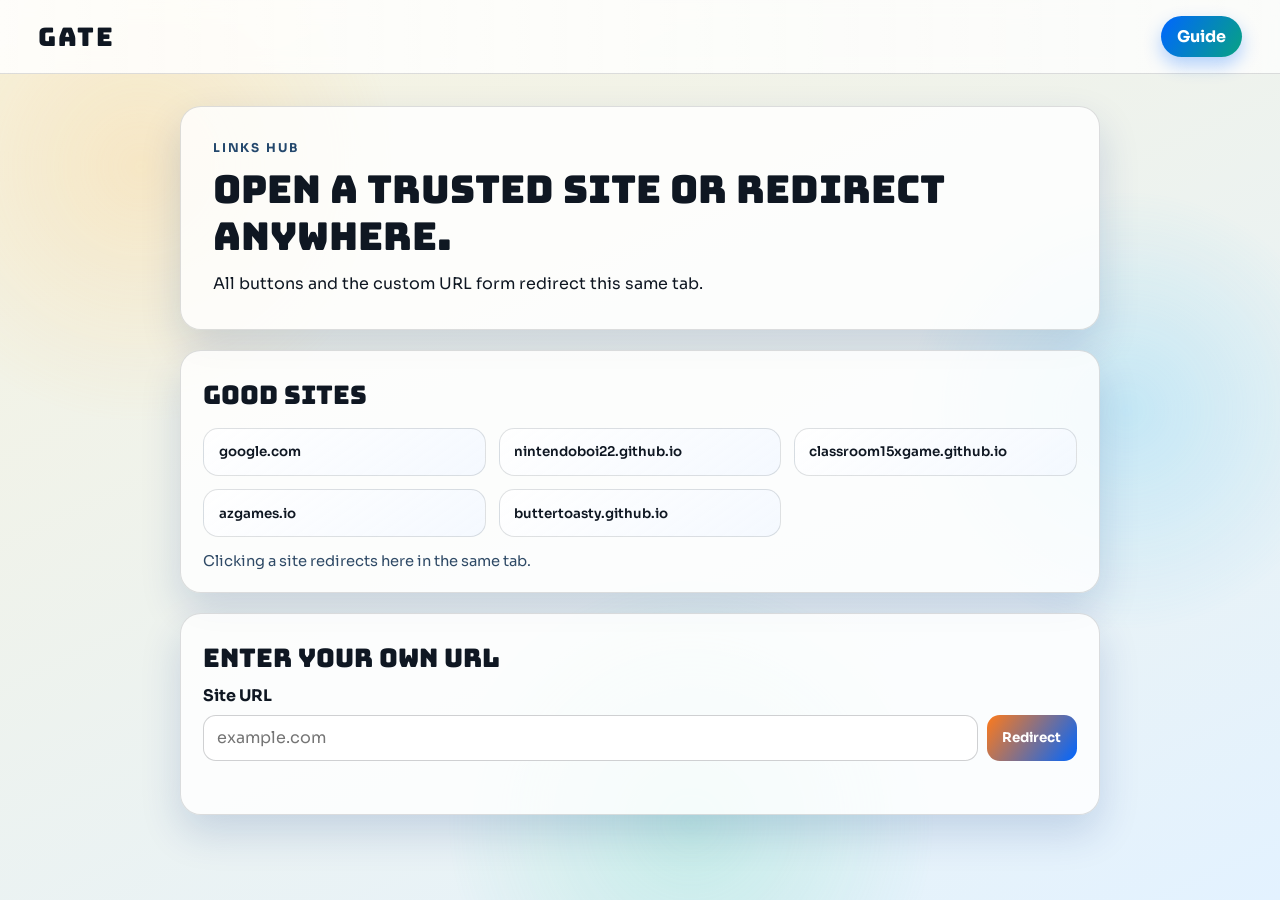
==== links.html @ 0be93c3a "add main site" ====
<!DOCTYPE html>
<html lang="en">
<head>
  <meta charset="UTF-8">
  <meta name="viewport" content="width=device-width, initial-scale=1.0">
  <title>Gate Links</title>
  <link rel="preconnect" href="https://fonts.googleapis.com">
  <link rel="preconnect" href="https://fonts.gstatic.com" crossorigin>
  <link href="https://fonts.googleapis.com/css2?family=Bungee&family=Sora:wght@300;400;500;600;700&display=swap" rel="stylesheet">
  <link rel="stylesheet" href="styles.css">
  <script src="links.js" defer></script>
</head>
<body class="page page-links">
  <div class="ambient-bg" aria-hidden="true">
    <span class="orb orb-a"></span>
    <span class="orb orb-b"></span>
    <span class="orb orb-c"></span>
  </div>

  <header class="topbar">
    <a class="brand" href="index.html">GATE</a>
    <nav class="topnav" aria-label="Primary navigation">
      <a class="nav-button" href="index.html">Guide</a>
    </nav>
  </header>

  <main class="layout">
    <section class="hero reveal" style="--delay: 0ms;">
      <p class="eyebrow">Links Hub</p>
      <h1>Open a trusted site or redirect anywhere.</h1>
      <p>All buttons and the custom URL form redirect this same tab.</p>
    </section>

    <section class="panel reveal" style="--delay: 120ms;">
      <h2>Good Sites</h2>
      <div class="sites-grid">
        <button class="site-card" type="button" data-url="https://www.google.com">google.com</button>
        <button class="site-card" type="button" data-url="https://nintendoboi22.github.io">nintendoboi22.github.io</button>
        <button class="site-card" type="button" data-url="https://classroom15xgame.github.io">classroom15xgame.github.io</button>
        <button class="site-card" type="button" data-url="https://azgames.io">azgames.io</button>
        <button class="site-card" type="button" data-url="https://buttertoasty.github.io">buttertoasty.github.io</button>
      </div>
      <p class="hint">Clicking a site redirects here in the same tab.</p>
    </section>

    <section class="panel reveal" style="--delay: 220ms;">
      <h2>Enter Your Own URL</h2>
      <form id="customRedirectForm" class="custom-form" novalidate>
        <label for="customUrl">Site URL</label>
        <div class="form-row">
          <input id="customUrl" name="customUrl" type="text" placeholder="example.com" autocomplete="url" required>
          <button class="go-button" type="submit">Redirect</button>
        </div>
        <p id="formMessage" class="form-message" role="status" aria-live="polite"></p>
      </form>
    </section>
  </main>
</body>
</html>
---- styles.css ----
:root {
  --bg-top: #f7f3df;
  --bg-bottom: #e3f2ff;
  --ink: #0f1722;
  --panel: rgba(255, 255, 255, 0.82);
  --line: rgba(15, 23, 34, 0.14);
  --accent-blue: #0066ff;
  --accent-orange: #ff7a1a;
  --accent-teal: #08a283;
  --danger: #b42318;
  --success: #006b3c;
  --shadow: 0 18px 40px rgba(0, 50, 128, 0.16);
}

* {
  box-sizing: border-box;
}

html,
body {
  margin: 0;
  min-height: 100%;
}

body {
  position: relative;
  color: var(--ink);
  font-family: "Sora", "Trebuchet MS", sans-serif;
  background: linear-gradient(155deg, var(--bg-top), var(--bg-bottom));
  overflow-x: hidden;
}

.ambient-bg {
  position: fixed;
  inset: 0;
  pointer-events: none;
  z-index: 0;
}

.orb {
  position: absolute;
  border-radius: 999px;
  filter: blur(2px);
  opacity: 0.24;
}

.orb-a {
  width: 42vw;
  height: 42vw;
  min-width: 260px;
  min-height: 260px;
  background: radial-gradient(circle, #ffc266 0%, rgba(255, 194, 102, 0) 68%);
  top: -8vw;
  left: -10vw;
}

.orb-b {
  width: 36vw;
  height: 36vw;
  min-width: 220px;
  min-height: 220px;
  background: radial-gradient(circle, #4fc6ff 0%, rgba(79, 198, 255, 0) 68%);
  top: 20vh;
  right: -6vw;
}

.orb-c {
  width: 40vw;
  height: 40vw;
  min-width: 260px;
  min-height: 260px;
  background: radial-gradient(circle, #59d7b4 0%, rgba(89, 215, 180, 0) 68%);
  bottom: -14vw;
  left: 34vw;
}

.topbar {
  position: sticky;
  top: 0;
  z-index: 4;
  display: flex;
  align-items: center;
  justify-content: space-between;
  padding: 1rem clamp(1rem, 3vw, 2.4rem);
  backdrop-filter: blur(10px);
  background: linear-gradient(90deg, rgba(255, 255, 255, 0.86), rgba(255, 255, 255, 0.72));
  border-bottom: 1px solid var(--line);
}

.brand {
  font-family: "Bungee", "Verdana", sans-serif;
  letter-spacing: 0.06em;
  text-decoration: none;
  font-size: clamp(1.2rem, 2vw, 1.6rem);
  color: var(--ink);
}

.topnav {
  display: flex;
  align-items: center;
  gap: 0.8rem;
}

.nav-button {
  text-decoration: none;
  font-weight: 700;
  color: #ffffff;
  background: linear-gradient(120deg, var(--accent-blue), var(--accent-teal));
  padding: 0.64rem 1rem;
  border-radius: 999px;
  box-shadow: 0 8px 18px rgba(0, 102, 255, 0.3);
  transition: transform 180ms ease, box-shadow 180ms ease;
}

.nav-button:hover,
.nav-button:focus-visible {
  transform: translateY(-2px);
  box-shadow: 0 12px 22px rgba(0, 102, 255, 0.36);
}

.layout {
  position: relative;
  z-index: 2;
  width: min(920px, calc(100% - 2rem));
  margin: 2rem auto 3rem;
  display: grid;
  gap: 1.25rem;
}

.hero,
.panel,
.steps-wrap {
  background: var(--panel);
  border: 1px solid var(--line);
  border-radius: 1.3rem;
  box-shadow: var(--shadow);
}

.hero {
  padding: clamp(1.3rem, 3vw, 2rem);
}

.eyebrow {
  margin: 0;
  text-transform: uppercase;
  letter-spacing: 0.15em;
  font-size: 0.76rem;
  color: #24486d;
  font-weight: 700;
}

h1,
h2 {
  margin: 0.4rem 0 0.65rem;
  font-family: "Bungee", "Verdana", sans-serif;
  font-weight: 400;
  line-height: 1.24;
}

h1 {
  font-size: clamp(1.5rem, 4vw, 2.4rem);
}

h2 {
  font-size: clamp(1.1rem, 3vw, 1.6rem);
}

.hero p {
  margin: 0;
  max-width: 66ch;
  line-height: 1.62;
}

.steps-wrap {
  padding: clamp(1rem, 2.6vw, 1.5rem);
}

.steps {
  margin: 0;
  padding: 0;
  list-style: none;
  counter-reset: gate-step;
  display: grid;
  gap: 0.85rem;
}

.step {
  counter-increment: gate-step;
  position: relative;
  background: linear-gradient(150deg, rgba(255, 255, 255, 0.95), rgba(252, 252, 255, 0.76));
  border: 1px solid rgba(15, 23, 34, 0.12);
  border-radius: 1rem;
  min-height: 3.4rem;
  padding: 0.85rem 0.9rem 0.85rem 3.85rem;
  display: flex;
  align-items: center;
  opacity: 0;
  transform: translateY(18px);
  animation: rise 640ms cubic-bezier(0.22, 1, 0.36, 1) forwards;
  animation-delay: var(--delay, 0ms);
}

.step::before {
  content: counter(gate-step);
  position: absolute;
  left: 0.75rem;
  width: 2.25rem;
  height: 2.25rem;
  border-radius: 0.75rem;
  background: linear-gradient(130deg, var(--accent-orange), #ffb347);
  color: #13202c;
  font-family: "Bungee", "Verdana", sans-serif;
  display: grid;
  place-items: center;
  font-size: 0.92rem;
}

.step p {
  margin: 0;
  line-height: 1.5;
}

.panel {
  padding: clamp(1rem, 2.6vw, 1.4rem);
}

.sites-grid {
  display: grid;
  grid-template-columns: repeat(auto-fit, minmax(220px, 1fr));
  gap: 0.8rem;
  margin-top: 1rem;
}

.site-card {
  border: 1px solid rgba(15, 23, 34, 0.13);
  border-radius: 0.95rem;
  background: linear-gradient(145deg, rgba(255, 255, 255, 0.96), rgba(243, 248, 255, 0.88));
  padding: 0.92rem 0.9rem;
  text-align: left;
  font-family: "Sora", "Trebuchet MS", sans-serif;
  font-weight: 600;
  color: var(--ink);
  cursor: pointer;
  transition: transform 170ms ease, border-color 170ms ease, box-shadow 170ms ease;
}

.site-card:hover,
.site-card:focus-visible {
  transform: translateY(-3px);
  border-color: rgba(0, 102, 255, 0.45);
  box-shadow: 0 10px 20px rgba(0, 77, 194, 0.16);
}

.hint {
  margin: 0.9rem 0 0;
  font-size: 0.92rem;
  color: #2f4a66;
}

.custom-form {
  margin-top: 0.3rem;
}

.custom-form label {
  display: block;
  font-weight: 700;
  margin-bottom: 0.55rem;
}

.form-row {
  display: grid;
  grid-template-columns: 1fr auto;
  gap: 0.6rem;
}

input[type="text"] {
  width: 100%;
  border: 1px solid rgba(15, 23, 34, 0.2);
  border-radius: 0.8rem;
  padding: 0.72rem 0.78rem;
  font: inherit;
}

input[type="text"]:focus-visible {
  outline: 2px solid rgba(0, 102, 255, 0.45);
  border-color: transparent;
}

.go-button {
  border: 0;
  border-radius: 0.8rem;
  background: linear-gradient(125deg, var(--accent-orange), var(--accent-blue));
  color: #ffffff;
  font-weight: 700;
  font-family: "Sora", "Trebuchet MS", sans-serif;
  padding: 0.72rem 0.95rem;
  cursor: pointer;
  transition: transform 180ms ease, box-shadow 180ms ease;
}

.go-button:hover,
.go-button:focus-visible {
  transform: translateY(-2px);
  box-shadow: 0 10px 20px rgba(0, 102, 255, 0.24);
}

.form-message {
  min-height: 1.25rem;
  margin: 0.65rem 0 0;
  font-size: 0.92rem;
}

.form-message[data-type="error"] {
  color: var(--danger);
}

.form-message[data-type="success"] {
  color: var(--success);
}

.reveal {
  opacity: 0;
  transform: translateY(18px);
  animation: rise 680ms cubic-bezier(0.22, 1, 0.36, 1) forwards;
  animation-delay: var(--delay, 0ms);
}

@keyframes rise {
  to {
    opacity: 1;
    transform: translateY(0);
  }
}

@media (max-width: 720px) {
  .layout {
    width: calc(100% - 1.1rem);
    margin-top: 1rem;
  }

  .topbar {
    padding-inline: 0.75rem;
  }

  .step {
    padding-left: 3.35rem;
  }

  .step::before {
    width: 2rem;
    height: 2rem;
    font-size: 0.84rem;
    left: 0.6rem;
  }

  .form-row {
    grid-template-columns: 1fr;
  }

  .go-button {
    width: 100%;
  }
}
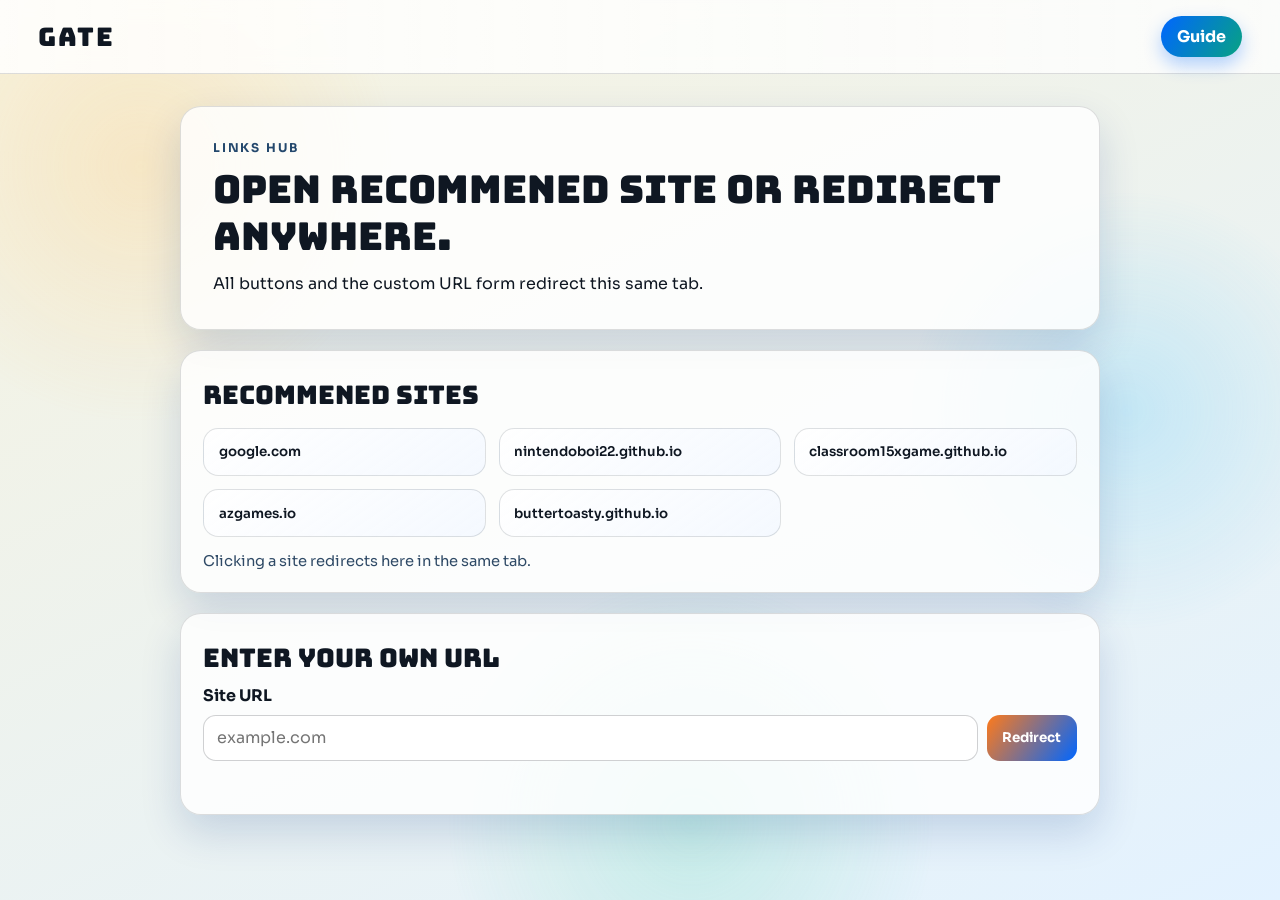
==== commit 7ae15cb5: "Fix instructioms" ====
--- a/links.html
+++ b/links.html
@@ -27,12 +27,12 @@
   <main class="layout">
     <section class="hero reveal" style="--delay: 0ms;">
       <p class="eyebrow">Links Hub</p>
-      <h1>Open a trusted site or redirect anywhere.</h1>
+      <h1>Open recommened site or redirect anywhere.</h1>
       <p>All buttons and the custom URL form redirect this same tab.</p>
     </section>
 
     <section class="panel reveal" style="--delay: 120ms;">
-      <h2>Good Sites</h2>
+      <h2>Recommened Sites</h2>
       <div class="sites-grid">
         <button class="site-card" type="button" data-url="https://www.google.com">google.com</button>
         <button class="site-card" type="button" data-url="https://nintendoboi22.github.io">nintendoboi22.github.io</button>
